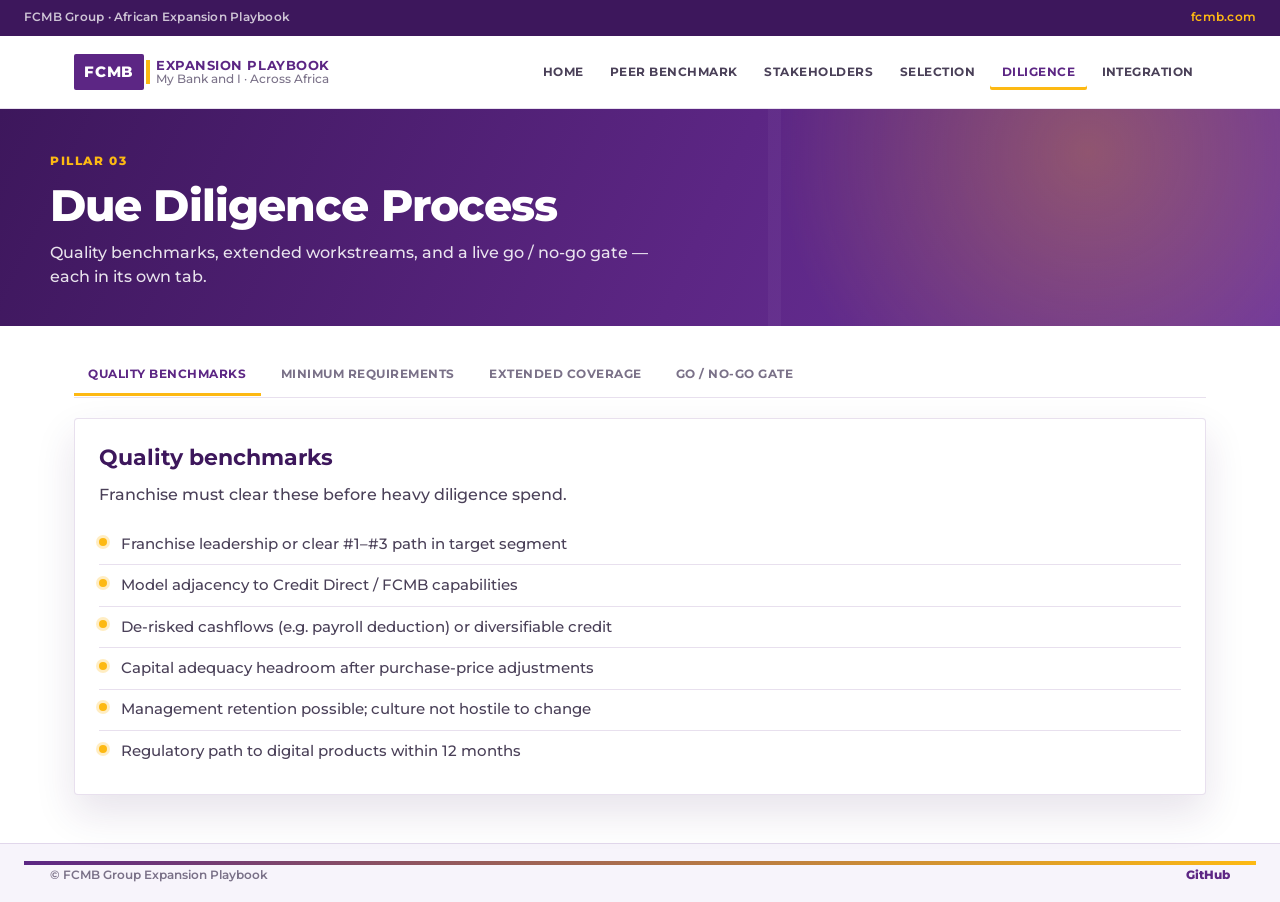
==== diligence.html @ e8a1962c "Restructure playbook to FCMB.com design and multi-page tabs. Apply purple/yellow brand framework, on" ====
<!DOCTYPE html>
<html lang="en">
<head>
  <meta charset="UTF-8" />
  <meta name="viewport" content="width=device-width, initial-scale=1.0" />
  <title>Due Diligence · FCMB Expansion Playbook</title>
  <link rel="preconnect" href="https://fonts.googleapis.com" />
  <link rel="preconnect" href="https://fonts.gstatic.com" crossorigin />
  <link href="https://fonts.googleapis.com/css2?family=Montserrat:wght@500;600;700;800&display=swap" rel="stylesheet" />
  <link rel="stylesheet" href="styles.css" />
</head>
<body data-page="diligence">
  <main class="page">
    <header class="page-hero">
      <div class="page-hero-inner">
        <p class="eyebrow">Pillar 03</p>
        <h1>Due Diligence Process</h1>
        <p>Quality benchmarks, extended workstreams, and a live go / no-go gate — each in its own tab.</p>
      </div>
    </header>
    <div class="page-body" data-tabs="diligence">
      <div class="tabs" role="tablist" aria-label="Diligence topics">
        <button class="tab is-active" data-target="dd-bench" role="tab" aria-selected="true">Quality benchmarks</button>
        <button class="tab" data-target="dd-min" role="tab" aria-selected="false">Minimum requirements</button>
        <button class="tab" data-target="dd-streams" role="tab" aria-selected="false">Extended coverage</button>
        <button class="tab" data-target="dd-gate" role="tab" aria-selected="false">Go / No-Go gate</button>
      </div>

      <div class="panel is-active" id="dd-bench" role="tabpanel">
        <div class="panel-card">
          <h2>Quality benchmarks</h2>
          <p class="intro">Franchise must clear these before heavy diligence spend.</p>
          <ul class="list">
            <li>Franchise leadership or clear #1–#3 path in target segment</li>
            <li>Model adjacency to Credit Direct / FCMB capabilities</li>
            <li>De-risked cashflows (e.g. payroll deduction) or diversifiable credit</li>
            <li>Capital adequacy headroom after purchase-price adjustments</li>
            <li>Management retention possible; culture not hostile to change</li>
            <li>Regulatory path to digital products within 12 months</li>
          </ul>
        </div>
      </div>

      <div class="panel" id="dd-min" role="tabpanel">
        <div class="panel-card">
          <h2>Minimum diligence requirements</h2>
          <p class="intro">Non-negotiable workstreams before any binding offer.</p>
          <ul class="list">
            <li>Financial &amp; tax (3–5 years audited + management accounts)</li>
            <li>Credit / IFRS 9 vs local regulator provisioning gap</li>
            <li>Legal: title, licenses, material contracts, litigation</li>
            <li>IT / cyber: core banking, DR, vendor lock-in</li>
            <li>HR &amp; key-person / profit-share arrangements</li>
            <li>AML / KYC / sanctions &amp; consumer protection</li>
            <li>Regulatory findings log and remediation cost</li>
          </ul>
        </div>
      </div>

      <div class="panel" id="dd-streams" role="tabpanel">
        <div class="panel-card">
          <h2>Extended coverage laundry list</h2>
          <p class="intro">Legal, tech, financial, credit, tax, and conduct deep-dives.</p>
          <div id="panel-streams"></div>
        </div>
      </div>

      <div class="panel" id="dd-gate" role="tabpanel">
        <div class="gate">
          <h3>Go / No-Go gate</h3>
          <p>Tick what has been cleared. Red tags are hard stops unless priced or indemnified.</p>
          <div class="gate-controls">
            <button type="button" class="btn ghost small" id="gate-all">Mark all cleared</button>
            <button type="button" class="btn ghost small" id="gate-reset">Reset</button>
          </div>
          <div class="gate-list" id="gate-list"></div>
          <div class="gate-result" id="gate-result"></div>
        </div>
      </div>
    </div>
  </main>
  <script src="data.js"></script>
  <script src="app.js"></script>
</body>
</html>
---- styles.css ----
:root {
  --fcmb-purple: #5c2684;
  --fcmb-purple-deep: #3d175c;
  --fcmb-purple-soft: #7a3aad;
  --fcmb-yellow: #fdb913;
  --fcmb-yellow-soft: #ffe08a;
  --ink: #1a1224;
  --ink-soft: #4a4058;
  --muted: #7a7188;
  --paper: #ffffff;
  --paper-2: #f7f4fb;
  --paper-3: #efe8f7;
  --line: rgba(92, 38, 132, 0.14);
  --shadow: 0 18px 40px rgba(61, 23, 92, 0.12);
  --radius: 4px;
  --font: "Montserrat", "Segoe UI", sans-serif;
  --header-h: 72px;
  --topbar-h: 36px;
}

* { box-sizing: border-box; }
html, body { margin: 0; min-height: 100%; }
body {
  font-family: var(--font);
  color: var(--ink);
  background: var(--paper);
  line-height: 1.55;
}

a { color: inherit; text-decoration: none; }
button { font-family: inherit; }

/* Top utility bar — FCMB.com pattern */
.topbar {
  height: var(--topbar-h);
  background: var(--fcmb-purple-deep);
  color: rgba(255,255,255,0.88);
  font-size: 0.72rem;
  font-weight: 600;
  display: flex;
  align-items: center;
  justify-content: space-between;
  padding: 0 1.5rem;
  letter-spacing: 0.02em;
}
.topbar a { color: var(--fcmb-yellow); }
.topbar span { opacity: 0.85; }

/* Main header */
.site-header {
  position: sticky;
  top: 0;
  z-index: 50;
  background: var(--paper);
  border-bottom: 1px solid var(--line);
  box-shadow: 0 1px 0 rgba(92, 38, 132, 0.04);
}
.header-inner {
  max-width: 1180px;
  margin: 0 auto;
  min-height: var(--header-h);
  display: flex;
  align-items: center;
  justify-content: space-between;
  gap: 1rem;
  padding: 0 1.5rem;
}
.brand {
  display: flex;
  align-items: center;
  gap: 0.75rem;
  font-weight: 800;
}
.brand-mark {
  display: inline-flex;
  align-items: center;
  justify-content: center;
  min-width: 64px;
  height: 36px;
  padding: 0 0.65rem;
  background: var(--fcmb-purple);
  color: var(--paper);
  font-size: 0.95rem;
  letter-spacing: 0.04em;
  border-radius: 2px;
  position: relative;
}
.brand-mark::after {
  content: "";
  position: absolute;
  right: -6px;
  top: 6px;
  bottom: 6px;
  width: 4px;
  background: var(--fcmb-yellow);
}
.brand-text {
  display: flex;
  flex-direction: column;
  line-height: 1.15;
}
.brand-text strong {
  font-size: 0.82rem;
  color: var(--fcmb-purple);
  text-transform: uppercase;
  letter-spacing: 0.04em;
}
.brand-text small {
  font-size: 0.72rem;
  color: var(--muted);
  font-weight: 500;
}

.nav {
  display: flex;
  flex-wrap: wrap;
  align-items: center;
  gap: 0.15rem;
}
.nav a {
  padding: 0.55rem 0.75rem;
  font-size: 0.78rem;
  font-weight: 700;
  color: var(--ink-soft);
  text-transform: uppercase;
  letter-spacing: 0.04em;
  border-radius: 2px;
  transition: color 0.15s ease, background 0.15s ease;
}
.nav a:hover { color: var(--fcmb-purple); background: var(--paper-2); }
.nav a.is-active {
  color: var(--fcmb-purple);
  box-shadow: inset 0 -3px 0 var(--fcmb-yellow);
}

.nav-toggle {
  display: none;
  width: 42px;
  height: 42px;
  border: 1px solid var(--line);
  background: var(--paper);
  border-radius: 2px;
  flex-direction: column;
  justify-content: center;
  align-items: center;
  gap: 5px;
  cursor: pointer;
}
.nav-toggle span {
  width: 16px;
  height: 2px;
  background: var(--fcmb-purple);
  display: block;
}

/* Page shell — one section per page */
.page {
  min-height: calc(100vh - var(--topbar-h) - var(--header-h) - 64px);
  display: flex;
  flex-direction: column;
}

.page-hero {
  background:
    linear-gradient(115deg, var(--fcmb-purple-deep) 0%, var(--fcmb-purple) 55%, #6e35a0 100%);
  color: var(--paper);
  padding: 2.75rem 1.5rem 2.25rem;
  position: relative;
  overflow: hidden;
}
.page-hero::before {
  content: "";
  position: absolute;
  inset: 0;
  background:
    radial-gradient(circle at 85% 20%, rgba(253, 185, 19, 0.28), transparent 28%),
    linear-gradient(90deg, transparent 60%, rgba(255,255,255,0.04) 60%, rgba(255,255,255,0.04) 61%, transparent 61%);
  pointer-events: none;
}
.page-hero-inner {
  max-width: 1180px;
  margin: 0 auto;
  position: relative;
  z-index: 1;
}
.page-hero .eyebrow {
  margin: 0 0 0.55rem;
  font-size: 0.72rem;
  font-weight: 800;
  letter-spacing: 0.14em;
  text-transform: uppercase;
  color: var(--fcmb-yellow);
}
.page-hero h1 {
  margin: 0 0 0.65rem;
  font-size: clamp(1.8rem, 4vw, 2.75rem);
  font-weight: 800;
  letter-spacing: -0.02em;
  line-height: 1.15;
  max-width: 18ch;
}
.page-hero p {
  margin: 0;
  max-width: 40rem;
  color: rgba(255,255,255,0.88);
  font-size: 1rem;
  font-weight: 500;
}

.page-body {
  flex: 1;
  max-width: 1180px;
  width: 100%;
  margin: 0 auto;
  padding: 1.75rem 1.5rem 3rem;
}

/* Home */
.home-hero {
  min-height: calc(100vh - var(--topbar-h) - var(--header-h) - 64px);
  display: grid;
  grid-template-columns: 1.15fr 0.85fr;
  background: var(--paper);
}
.home-copy {
  padding: clamp(2.5rem, 6vw, 5rem) 1.5rem clamp(2.5rem, 6vw, 5rem) max(1.5rem, calc((100vw - 1180px) / 2 + 1.5rem));
  display: flex;
  flex-direction: column;
  justify-content: center;
}
.home-copy .eyebrow {
  color: var(--fcmb-purple);
  font-size: 0.75rem;
  font-weight: 800;
  letter-spacing: 0.14em;
  text-transform: uppercase;
  margin: 0 0 0.8rem;
}
.home-copy h1 {
  margin: 0 0 1rem;
  font-size: clamp(2.4rem, 5.5vw, 4rem);
  line-height: 1.05;
  letter-spacing: -0.03em;
  color: var(--fcmb-purple-deep);
  max-width: 12ch;
}
.home-copy h1 em {
  font-style: normal;
  color: var(--fcmb-purple);
  position: relative;
}
.home-copy h1 em::after {
  content: "";
  position: absolute;
  left: 0;
  right: 0;
  bottom: 0.08em;
  height: 0.18em;
  background: var(--fcmb-yellow);
  z-index: -1;
}
.home-copy .lead {
  margin: 0 0 1.6rem;
  max-width: 34rem;
  color: var(--ink-soft);
  font-size: 1.05rem;
  font-weight: 500;
}
.home-cta { display: flex; flex-wrap: wrap; gap: 0.7rem; }

.home-panel {
  background:
    linear-gradient(160deg, var(--fcmb-purple-deep), var(--fcmb-purple) 70%),
    var(--fcmb-purple);
  color: var(--paper);
  padding: 2.5rem 1.75rem;
  display: flex;
  flex-direction: column;
  justify-content: center;
  gap: 0.65rem;
  position: relative;
  overflow: hidden;
}
.home-panel::after {
  content: "";
  position: absolute;
  width: 220px;
  height: 220px;
  border-radius: 50%;
  background: rgba(253, 185, 19, 0.22);
  top: -40px;
  right: -40px;
}
.home-panel a {
  position: relative;
  z-index: 1;
  display: flex;
  align-items: center;
  justify-content: space-between;
  gap: 1rem;
  padding: 1rem 1.1rem;
  background: rgba(255,255,255,0.08);
  border: 1px solid rgba(255,255,255,0.14);
  border-radius: 2px;
  transition: background 0.2s ease, transform 0.2s ease;
}
.home-panel a:hover {
  background: rgba(253, 185, 19, 0.18);
  transform: translateX(4px);
}
.home-panel strong {
  display: block;
  font-size: 0.95rem;
  margin-bottom: 0.15rem;
}
.home-panel span {
  font-size: 0.78rem;
  color: rgba(255,255,255,0.72);
  font-weight: 500;
}
.home-panel .arrow {
  color: var(--fcmb-yellow);
  font-weight: 800;
  font-size: 1.2rem;
}

.btn {
  display: inline-flex;
  align-items: center;
  justify-content: center;
  padding: 0.85rem 1.35rem;
  border-radius: 2px;
  font-size: 0.82rem;
  font-weight: 800;
  letter-spacing: 0.04em;
  text-transform: uppercase;
  border: 2px solid transparent;
  cursor: pointer;
  transition: transform 0.15s ease, background 0.15s ease, color 0.15s ease;
}
.btn:hover { transform: translateY(-1px); }
.btn.primary {
  background: var(--fcmb-yellow);
  color: var(--fcmb-purple-deep);
}
.btn.secondary {
  background: var(--fcmb-purple);
  color: var(--paper);
}
.btn.ghost {
  background: transparent;
  border-color: var(--fcmb-purple);
  color: var(--fcmb-purple);
}
.btn.ghost.on-dark {
  border-color: rgba(255,255,255,0.55);
  color: var(--paper);
}
.btn.small {
  padding: 0.55rem 0.9rem;
  font-size: 0.72rem;
}

/* Tabs — FCMB-style underline / chip */
.tabs {
  display: flex;
  flex-wrap: wrap;
  gap: 0.35rem;
  margin-bottom: 1.25rem;
  border-bottom: 1px solid var(--line);
  padding-bottom: 0.15rem;
}
.tab {
  appearance: none;
  border: 0;
  background: transparent;
  color: var(--muted);
  font-weight: 700;
  font-size: 0.78rem;
  letter-spacing: 0.04em;
  text-transform: uppercase;
  padding: 0.75rem 0.9rem;
  cursor: pointer;
  border-bottom: 3px solid transparent;
  margin-bottom: -2px;
  transition: color 0.15s ease, border-color 0.15s ease, background 0.15s ease;
}
.tab:hover { color: var(--fcmb-purple); background: var(--paper-2); }
.tab.is-active {
  color: var(--fcmb-purple);
  border-bottom-color: var(--fcmb-yellow);
}

.panel {
  display: none;
  animation: panelIn 0.28s ease;
}
.panel.is-active { display: block; }
@keyframes panelIn {
  from { opacity: 0; transform: translateY(6px); }
  to { opacity: 1; transform: translateY(0); }
}

.panel-card {
  background: var(--paper);
  border: 1px solid var(--line);
  border-radius: var(--radius);
  padding: 1.4rem 1.5rem;
  box-shadow: var(--shadow);
}
.panel-card h2, .panel-card h3 {
  margin: 0 0 0.55rem;
  color: var(--fcmb-purple-deep);
  font-size: 1.35rem;
}
.panel-card .intro {
  margin: 0 0 1rem;
  color: var(--ink-soft);
  font-weight: 500;
}

.meta-row {
  display: flex;
  flex-wrap: wrap;
  gap: 0.45rem;
  margin: 0 0 1.1rem;
}
.chip {
  display: inline-flex;
  align-items: center;
  padding: 0.3rem 0.65rem;
  border-radius: 999px;
  background: var(--paper-3);
  color: var(--fcmb-purple);
  font-size: 0.72rem;
  font-weight: 700;
}

.two-col {
  display: grid;
  grid-template-columns: 1.1fr 0.9fr;
  gap: 1.25rem;
}
.three-col {
  display: grid;
  grid-template-columns: repeat(3, 1fr);
  gap: 0.9rem;
}
.grid-2 {
  display: grid;
  grid-template-columns: 1fr 1fr;
  gap: 0.9rem;
}
.grid-3 {
  display: grid;
  grid-template-columns: repeat(3, 1fr);
  gap: 0.9rem;
}

.list {
  list-style: none;
  margin: 0;
  padding: 0;
}
.list li {
  position: relative;
  padding: 0.55rem 0 0.55rem 1.35rem;
  border-bottom: 1px solid var(--line);
  color: var(--ink-soft);
  font-size: 0.92rem;
  font-weight: 500;
}
.list li:last-child { border-bottom: 0; }
.list li::before {
  content: "";
  position: absolute;
  left: 0;
  top: 0.85rem;
  width: 8px;
  height: 8px;
  border-radius: 50%;
  background: var(--fcmb-yellow);
  box-shadow: 0 0 0 3px rgba(253, 185, 19, 0.25);
}

.timeline {
  list-style: none;
  margin: 0;
  padding: 0;
  border-left: 2px solid rgba(92, 38, 132, 0.2);
}
.timeline li {
  position: relative;
  padding: 0 0 1rem 1.15rem;
  color: var(--ink-soft);
  font-size: 0.92rem;
  font-weight: 500;
}
.timeline li::before {
  content: "";
  position: absolute;
  left: -6px;
  top: 0.3rem;
  width: 10px;
  height: 10px;
  border-radius: 50%;
  background: var(--fcmb-yellow);
  border: 2px solid var(--fcmb-purple);
}
.timeline .year {
  display: block;
  font-weight: 800;
  font-size: 0.78rem;
  color: var(--fcmb-purple);
  text-transform: uppercase;
  letter-spacing: 0.04em;
  margin-bottom: 0.15rem;
}

.callout {
  margin-top: 1.1rem;
  padding: 1rem 1.1rem;
  background: linear-gradient(90deg, rgba(253, 185, 19, 0.18), rgba(92, 38, 132, 0.08));
  border-left: 4px solid var(--fcmb-yellow);
  font-size: 0.9rem;
  color: var(--ink-soft);
  font-weight: 500;
}
.callout strong {
  display: block;
  color: var(--fcmb-purple-deep);
  margin-bottom: 0.25rem;
  font-size: 0.78rem;
  letter-spacing: 0.06em;
  text-transform: uppercase;
}

.mini-card {
  padding: 1.1rem;
  border: 1px solid var(--line);
  background: var(--paper-2);
  border-radius: var(--radius);
}
.mini-card h4 {
  margin: 0 0 0.4rem;
  color: var(--fcmb-purple);
  font-size: 0.92rem;
}
.mini-card p, .mini-card ul {
  margin: 0;
  color: var(--ink-soft);
  font-size: 0.86rem;
  font-weight: 500;
}
.mini-card ul { padding-left: 1.05rem; }

.stat-row {
  display: grid;
  grid-template-columns: repeat(5, 1fr);
  gap: 0.65rem;
  margin-bottom: 1.25rem;
}
.stat {
  text-align: center;
  padding: 1rem 0.6rem;
  background: var(--paper-2);
  border: 1px solid var(--line);
}
.stat strong {
  display: block;
  font-size: 1.55rem;
  color: var(--fcmb-purple);
  letter-spacing: -0.02em;
}
.stat span {
  font-size: 0.72rem;
  color: var(--muted);
  font-weight: 600;
  text-transform: uppercase;
  letter-spacing: 0.04em;
}

/* Gate */
.gate {
  background: linear-gradient(145deg, var(--fcmb-purple-deep), var(--fcmb-purple));
  color: var(--paper);
  padding: 1.4rem;
  border-radius: var(--radius);
}
.gate h3 {
  margin: 0 0 0.35rem;
  font-size: 1.35rem;
}
.gate > p { margin: 0 0 1rem; color: rgba(255,255,255,0.78); font-size: 0.9rem; }
.gate-controls { display: flex; gap: 0.5rem; margin-bottom: 0.9rem; }
.gate .btn.ghost {
  border-color: rgba(255,255,255,0.35);
  color: var(--paper);
}
.gate-list { display: grid; gap: 0.4rem; }
.gate-item {
  display: flex;
  align-items: flex-start;
  gap: 0.65rem;
  padding: 0.7rem 0.8rem;
  background: rgba(255,255,255,0.07);
  border: 1px solid rgba(255,255,255,0.1);
  cursor: pointer;
}
.gate-item input { margin-top: 0.15rem; accent-color: var(--fcmb-yellow); }
.gate-item .label { flex: 1; font-size: 0.88rem; font-weight: 500; }
.gate-item .tag {
  font-size: 0.65rem;
  font-weight: 800;
  letter-spacing: 0.06em;
  text-transform: uppercase;
  padding: 0.2rem 0.45rem;
  background: rgba(253, 185, 19, 0.2);
  color: var(--fcmb-yellow);
}
.gate-item .tag.hard {
  background: rgba(255, 130, 110, 0.2);
  color: #ffc2b4;
}
.gate-result {
  margin-top: 1rem;
  padding: 1rem;
  background: rgba(0,0,0,0.2);
  border: 1px solid rgba(255,255,255,0.1);
}
.gate-result .status {
  margin: 0 0 0.3rem;
  font-size: 1.4rem;
  font-weight: 800;
}
.gate-result.go .status { color: var(--fcmb-yellow); }
.gate-result.hold .status { color: #ffd27a; }
.gate-result.nogo .status { color: #ffb4a4; }
.gate-result p { margin: 0; color: rgba(255,255,255,0.8); font-size: 0.88rem; }
.progress {
  height: 8px;
  background: rgba(255,255,255,0.12);
  margin: 0.75rem 0 0.4rem;
  overflow: hidden;
}
.progress > i {
  display: block;
  height: 100%;
  width: 0;
  background: linear-gradient(90deg, var(--fcmb-yellow), #ffe08a);
  transition: width 0.3s ease;
}

.kpi-table { display: grid; gap: 0.4rem; }
.kpi-row {
  display: grid;
  grid-template-columns: 1.1fr 1.5fr 0.9fr 0.7fr;
  gap: 0.55rem;
  padding: 0.7rem 0.85rem;
  border: 1px solid var(--line);
  background: var(--paper);
  font-size: 0.85rem;
  font-weight: 500;
  color: var(--ink-soft);
}
.kpi-row.header {
  background: var(--fcmb-purple);
  color: var(--paper);
  font-weight: 700;
  border-color: var(--fcmb-purple);
  text-transform: uppercase;
  letter-spacing: 0.04em;
  font-size: 0.72rem;
}

.horizon-list {
  margin: 0;
  padding-left: 1.15rem;
  color: var(--ink-soft);
  font-weight: 500;
}
.horizon-list li { margin-bottom: 0.5rem; }

.site-footer {
  border-top: 1px solid var(--line);
  background: var(--paper-2);
  padding: 1.1rem 1.5rem;
}
.footer-inner {
  max-width: 1180px;
  margin: 0 auto;
  display: flex;
  justify-content: space-between;
  gap: 1rem;
  align-items: center;
  font-size: 0.78rem;
  color: var(--muted);
  font-weight: 600;
}
.footer-inner a { color: var(--fcmb-purple); font-weight: 800; }
.footer-accent {
  height: 4px;
  background: linear-gradient(90deg, var(--fcmb-purple), var(--fcmb-yellow));
}

@media (max-width: 960px) {
  .home-hero,
  .two-col,
  .three-col,
  .grid-2,
  .grid-3,
  .stat-row { grid-template-columns: 1fr 1fr; }
  .kpi-row { grid-template-columns: 1fr 1fr; }
  .kpi-row.header { display: none; }
}

@media (max-width: 720px) {
  .nav-toggle { display: flex; }
  .nav {
    display: none;
    position: absolute;
    top: calc(var(--topbar-h) + var(--header-h));
    left: 0;
    right: 0;
    flex-direction: column;
    background: var(--paper);
    border-bottom: 1px solid var(--line);
    padding: 0.5rem;
    box-shadow: var(--shadow);
  }
  .nav.is-open { display: flex; }
  .brand-text small { display: none; }
  .home-hero,
  .two-col,
  .three-col,
  .grid-2,
  .grid-3,
  .stat-row { grid-template-columns: 1fr; }
  .home-copy { padding: 2.5rem 1.25rem; }
  .topbar { font-size: 0.65rem; gap: 0.5rem; }
}
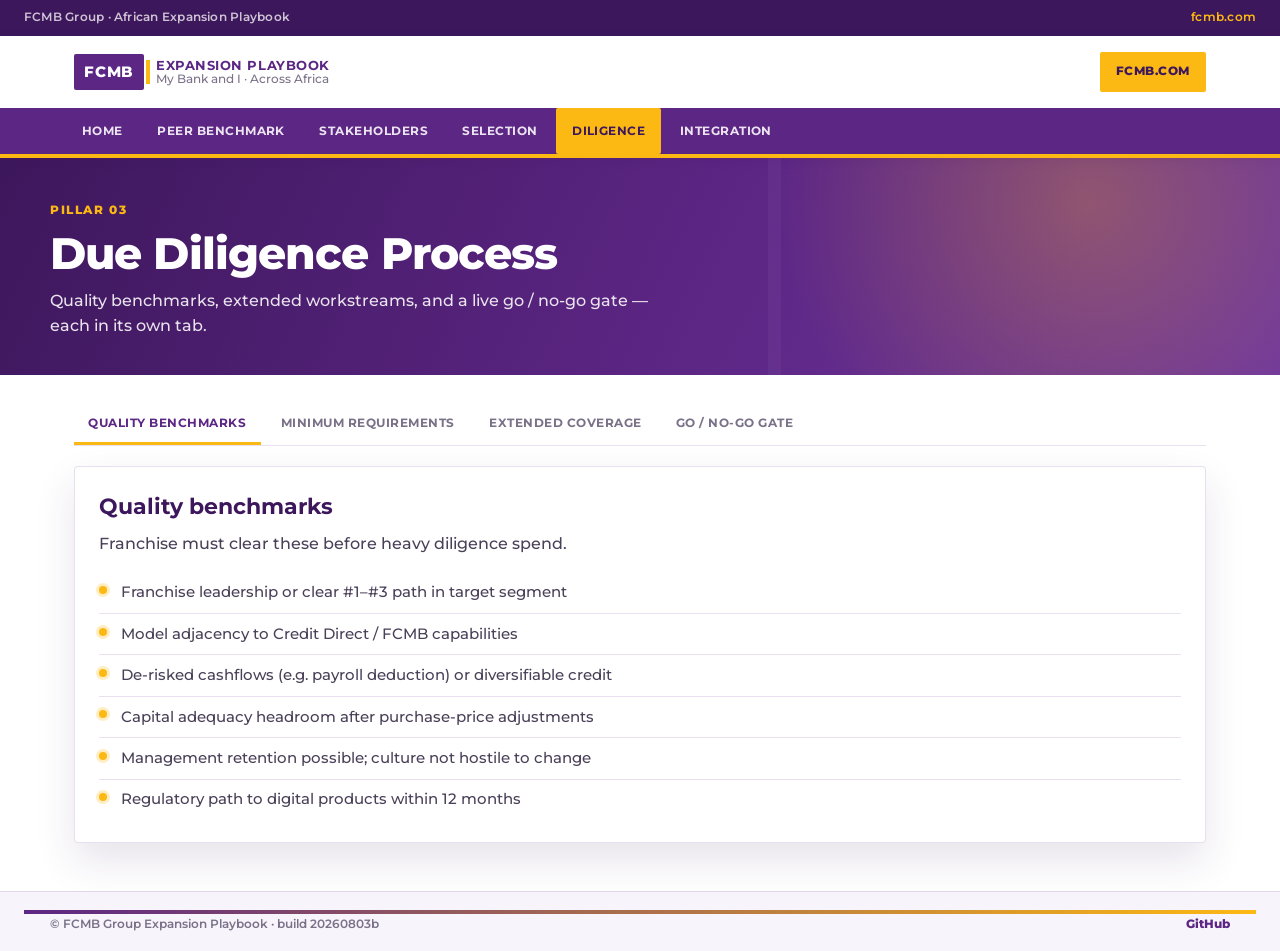
==== commit 00fb5780: "Force cache-bust and FCMB purple primary nav bar. Make the multi-page redesign unmistakable and avoi" ====
--- a/diligence.html
+++ b/diligence.html
@@ -2,12 +2,14 @@
 <html lang="en">
 <head>
   <meta charset="UTF-8" />
+  <meta http-equiv="Cache-Control" content="no-cache, no-store, must-revalidate" />
+  <meta http-equiv="Pragma" content="no-cache" />
   <meta name="viewport" content="width=device-width, initial-scale=1.0" />
   <title>Due Diligence · FCMB Expansion Playbook</title>
   <link rel="preconnect" href="https://fonts.googleapis.com" />
   <link rel="preconnect" href="https://fonts.gstatic.com" crossorigin />
   <link href="https://fonts.googleapis.com/css2?family=Montserrat:wght@500;600;700;800&display=swap" rel="stylesheet" />
-  <link rel="stylesheet" href="styles.css" />
+  <link rel="stylesheet" href="styles.css?v=20260803b" />
 </head>
 <body data-page="diligence">
   <main class="page">
@@ -79,7 +81,7 @@
       </div>
     </div>
   </main>
-  <script src="data.js"></script>
-  <script src="app.js"></script>
+  <script src="data.js?v=20260803b"></script>
+  <script src="app.js?v=20260803b"></script>
 </body>
 </html>
--- a/styles.css
+++ b/styles.css
@@ -52,8 +52,7 @@
   top: 0;
   z-index: 50;
   background: var(--paper);
-  border-bottom: 1px solid var(--line);
-  box-shadow: 0 1px 0 rgba(92, 38, 132, 0.04);
+  box-shadow: 0 2px 10px rgba(61, 23, 92, 0.08);
 }
 .header-inner {
   max-width: 1180px;
@@ -64,6 +63,31 @@
   justify-content: space-between;
   gap: 1rem;
   padding: 0 1.5rem;
+}
+.primary-nav {
+  background: var(--fcmb-purple);
+  border-bottom: 4px solid var(--fcmb-yellow);
+}
+.primary-nav .nav {
+  max-width: 1180px;
+  margin: 0 auto;
+  padding: 0 1rem;
+  display: flex;
+  flex-wrap: wrap;
+}
+.primary-nav .nav a {
+  color: rgba(255,255,255,0.88);
+  padding: 0.85rem 1rem;
+  font-size: 0.74rem;
+}
+.primary-nav .nav a:hover {
+  color: var(--paper);
+  background: rgba(255,255,255,0.1);
+}
+.primary-nav .nav a.is-active {
+  color: var(--fcmb-purple-deep);
+  background: var(--fcmb-yellow);
+  box-shadow: none;
 }
 .brand {
   display: flex;
@@ -716,19 +740,13 @@
 
 @media (max-width: 720px) {
   .nav-toggle { display: flex; }
-  .nav {
+  .header-inner .btn { display: none; }
+  .primary-nav .nav {
     display: none;
-    position: absolute;
-    top: calc(var(--topbar-h) + var(--header-h));
-    left: 0;
-    right: 0;
     flex-direction: column;
-    background: var(--paper);
-    border-bottom: 1px solid var(--line);
-    padding: 0.5rem;
-    box-shadow: var(--shadow);
+    padding: 0.35rem;
   }
-  .nav.is-open { display: flex; }
+  .primary-nav .nav.is-open { display: flex; }
   .brand-text small { display: none; }
   .home-hero,
   .two-col,
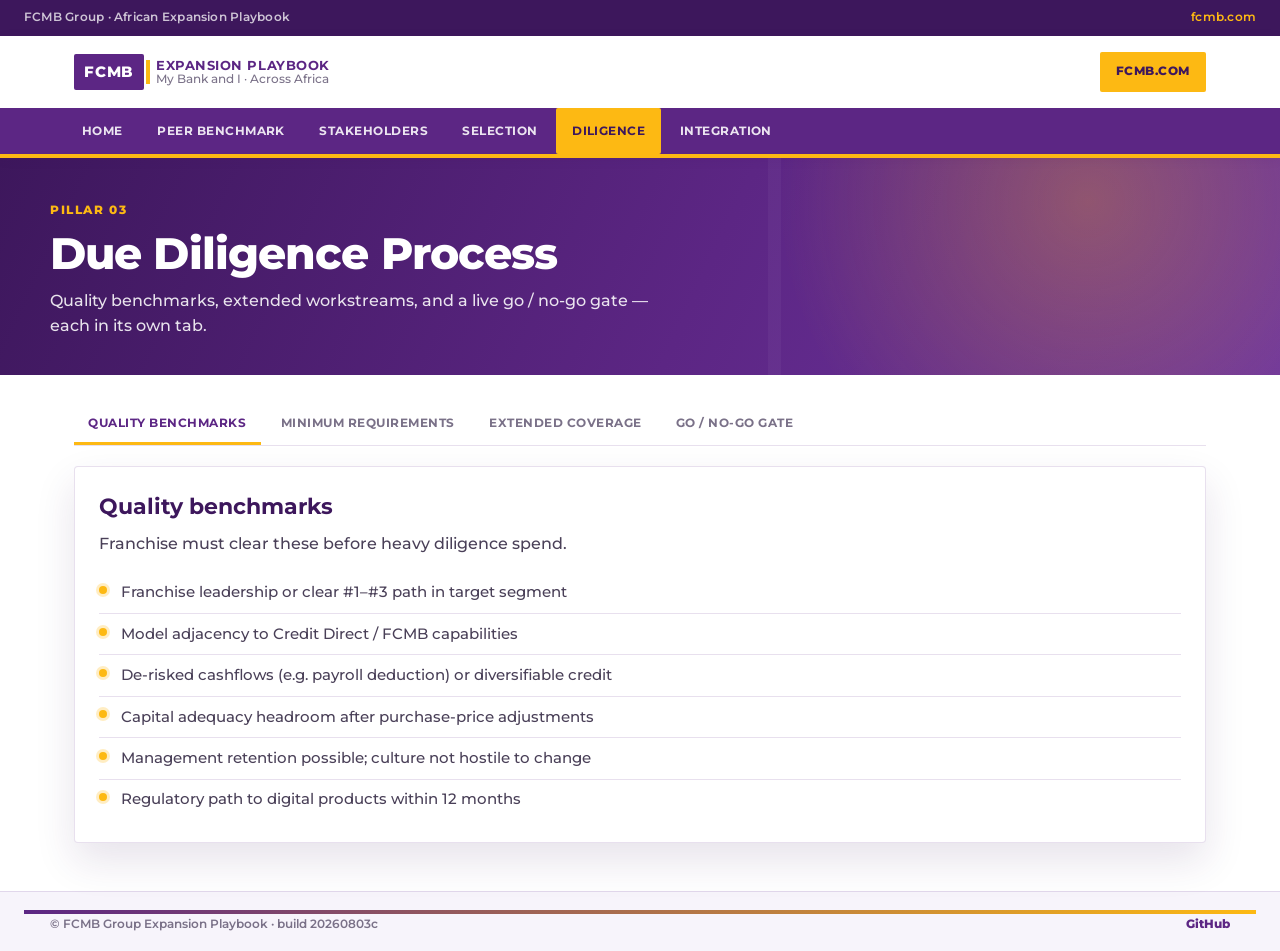
==== commit 59bec924: "Elaborate peer timelines with country growth, regions, advisors. Show cumulative country counts, fir" ====
--- a/diligence.html
+++ b/diligence.html
@@ -9,7 +9,7 @@
   <link rel="preconnect" href="https://fonts.googleapis.com" />
   <link rel="preconnect" href="https://fonts.gstatic.com" crossorigin />
   <link href="https://fonts.googleapis.com/css2?family=Montserrat:wght@500;600;700;800&display=swap" rel="stylesheet" />
-  <link rel="stylesheet" href="styles.css?v=20260803b" />
+  <link rel="stylesheet" href="styles.css?v=20260803c" />
 </head>
 <body data-page="diligence">
   <main class="page">
@@ -81,7 +81,7 @@
       </div>
     </div>
   </main>
-  <script src="data.js?v=20260803b"></script>
-  <script src="app.js?v=20260803b"></script>
+  <script src="data.js?v=20260803c"></script>
+  <script src="app.js?v=20260803c"></script>
 </body>
 </html>
--- a/styles.css
+++ b/styles.css
@@ -507,38 +507,188 @@
   box-shadow: 0 0 0 3px rgba(253, 185, 19, 0.25);
 }
 
-.timeline {
+.peer-rich-head {
+  display: grid;
+  grid-template-columns: 1.4fr 0.8fr;
+  gap: 1rem;
+  margin-bottom: 1.25rem;
+}
+.callout.first-region { margin-top: 0.85rem; }
+.timeline-title {
+  margin: 1.5rem 0 0.9rem;
+  color: var(--fcmb-purple-deep);
+  font-size: 1.15rem;
+}
+.source-note {
+  margin: 1.2rem 0 0;
+  font-size: 0.75rem;
+  color: var(--muted);
+  font-weight: 500;
+  line-height: 1.45;
+}
+
+.growth-chart {
+  padding: 1rem 1.1rem 0.85rem;
+  background: var(--paper-2);
+  border: 1px solid var(--line);
+  border-radius: var(--radius);
+}
+.growth-chart-head {
+  display: flex;
+  justify-content: space-between;
+  gap: 0.75rem;
+  align-items: baseline;
+  margin-bottom: 0.75rem;
+}
+.growth-chart-head h4 {
+  margin: 0;
+  color: var(--fcmb-purple);
+  font-size: 0.92rem;
+}
+.growth-chart-head span {
+  font-size: 0.72rem;
+  color: var(--muted);
+  font-weight: 600;
+}
+.growth-bars {
+  display: flex;
+  align-items: flex-end;
+  gap: 0.45rem;
+  min-height: 140px;
+  padding-top: 0.5rem;
+}
+.growth-bar {
+  flex: 1;
+  display: flex;
+  flex-direction: column;
+  align-items: center;
+  justify-content: flex-end;
+  gap: 0.25rem;
+  min-width: 0;
+}
+.growth-bar i {
+  display: block;
+  width: 100%;
+  max-width: 42px;
+  background: linear-gradient(180deg, var(--fcmb-yellow), var(--fcmb-purple));
+  border-radius: 3px 3px 0 0;
+  transition: transform 0.15s ease, filter 0.15s ease;
+}
+.growth-bar:hover i {
+  transform: scaleY(1.04);
+  filter: brightness(1.08);
+}
+.growth-bar em {
+  font-style: normal;
+  font-size: 0.72rem;
+  font-weight: 800;
+  color: var(--fcmb-purple-deep);
+}
+.growth-bar span {
+  font-size: 0.62rem;
+  font-weight: 700;
+  color: var(--muted);
+  letter-spacing: -0.02em;
+}
+
+.growth-timeline {
   list-style: none;
   margin: 0;
   padding: 0;
-  border-left: 2px solid rgba(92, 38, 132, 0.2);
-}
-.timeline li {
+}
+.growth-step {
+  display: grid;
+  grid-template-columns: 22px 1fr;
+  gap: 0.85rem;
+}
+.growth-step-rail {
   position: relative;
-  padding: 0 0 1rem 1.15rem;
-  color: var(--ink-soft);
-  font-size: 0.92rem;
-  font-weight: 500;
-}
-.timeline li::before {
+}
+.growth-step-rail::before {
   content: "";
   position: absolute;
-  left: -6px;
-  top: 0.3rem;
-  width: 10px;
-  height: 10px;
+  left: 8px;
+  top: 0.4rem;
+  bottom: -0.4rem;
+  width: 2px;
+  background: rgba(92, 38, 132, 0.18);
+}
+.growth-step:last-child .growth-step-rail::before { display: none; }
+.growth-dot {
+  position: absolute;
+  left: 3px;
+  top: 0.35rem;
+  width: 12px;
+  height: 12px;
   border-radius: 50%;
   background: var(--fcmb-yellow);
   border: 2px solid var(--fcmb-purple);
-}
-.timeline .year {
-  display: block;
+  z-index: 1;
+}
+.growth-step-body {
+  padding: 0 0 1.25rem;
+  border-bottom: 1px solid var(--line);
+  margin-bottom: 1rem;
+}
+.growth-step:last-child .growth-step-body {
+  border-bottom: 0;
+  margin-bottom: 0;
+}
+.growth-step-top {
+  display: flex;
+  flex-wrap: wrap;
+  gap: 0.4rem;
+  align-items: center;
+  margin-bottom: 0.45rem;
+}
+.growth-year {
+  color: var(--fcmb-purple-deep);
+  font-size: 1rem;
+}
+.count-badge {
+  display: inline-flex;
+  align-items: center;
+  padding: 0.25rem 0.55rem;
+  border-radius: 999px;
+  background: var(--fcmb-purple);
+  color: var(--paper);
+  font-size: 0.7rem;
   font-weight: 800;
-  font-size: 0.78rem;
-  color: var(--fcmb-purple);
-  text-transform: uppercase;
-  letter-spacing: 0.04em;
-  margin-bottom: 0.15rem;
+  letter-spacing: 0.02em;
+}
+.chip.soft {
+  background: rgba(253, 185, 19, 0.18);
+  color: var(--fcmb-purple-deep);
+}
+.growth-event {
+  margin: 0 0 0.4rem;
+  color: var(--ink);
+  font-weight: 600;
+  font-size: 0.95rem;
+}
+.growth-markets {
+  margin: 0 0 0.85rem;
+  color: var(--ink-soft);
+  font-size: 0.86rem;
+  font-weight: 500;
+}
+.advisor-grid {
+  display: grid;
+  grid-template-columns: 1fr 1fr;
+  gap: 0.65rem;
+}
+.advisor-grid .mini-card h4 {
+  font-size: 0.72rem;
+  text-transform: uppercase;
+  letter-spacing: 0.05em;
+}
+.advisor-grid .mini-card p {
+  font-size: 0.84rem;
+}
+
+@media (max-width: 960px) {
+  .peer-rich-head,
+  .advisor-grid { grid-template-columns: 1fr; }
 }
 
 .callout {
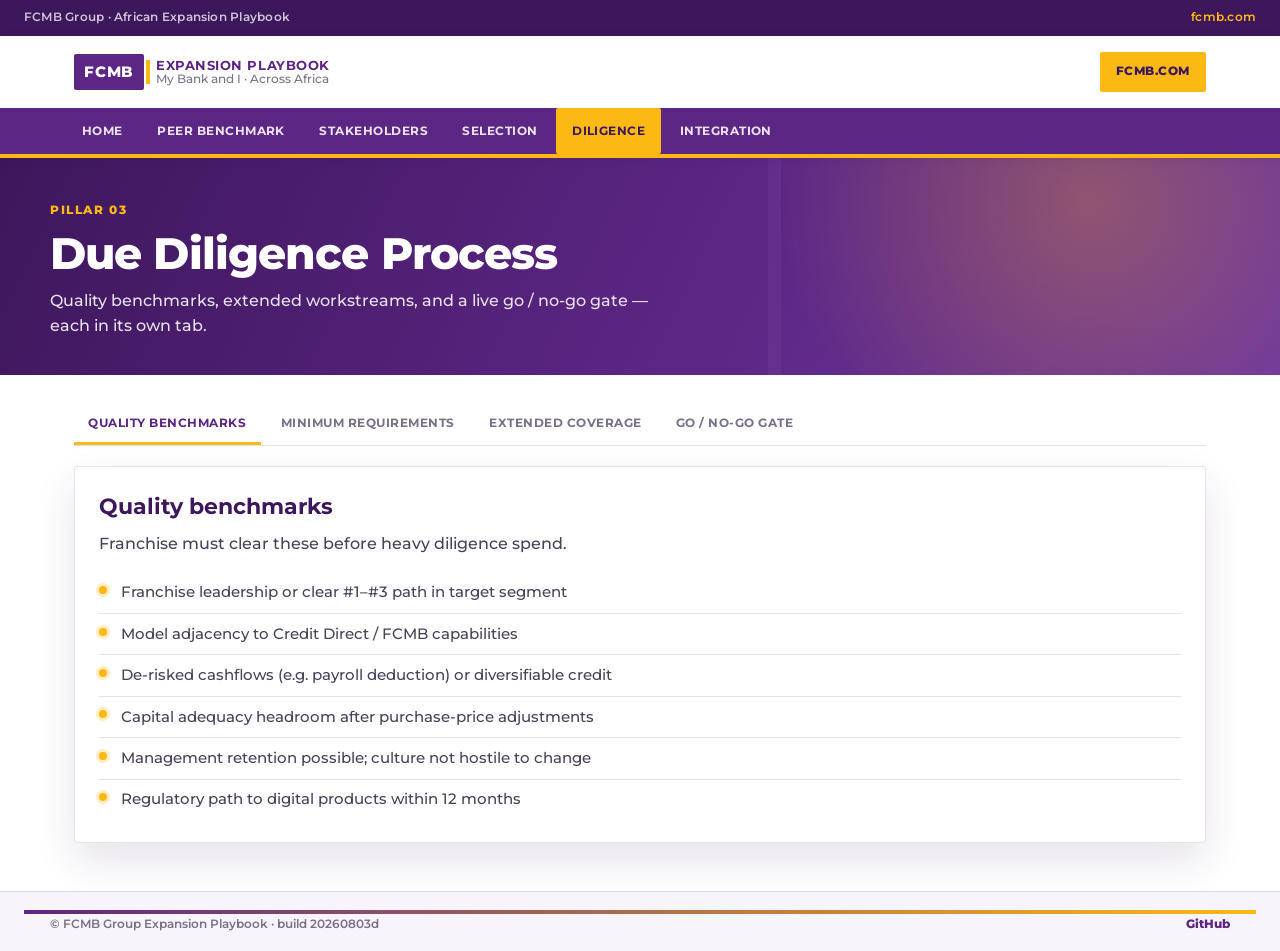
==== commit 6132686b: "Fix peer country growth chart bars with pixel heights. Percentage bar heights collapsed without a si" ====
--- a/diligence.html
+++ b/diligence.html
@@ -9,7 +9,7 @@
   <link rel="preconnect" href="https://fonts.googleapis.com" />
   <link rel="preconnect" href="https://fonts.gstatic.com" crossorigin />
   <link href="https://fonts.googleapis.com/css2?family=Montserrat:wght@500;600;700;800&display=swap" rel="stylesheet" />
-  <link rel="stylesheet" href="styles.css?v=20260803c" />
+  <link rel="stylesheet" href="styles.css?v=20260803d" />
 </head>
 <body data-page="diligence">
   <main class="page">
@@ -81,7 +81,7 @@
       </div>
     </div>
   </main>
-  <script src="data.js?v=20260803c"></script>
-  <script src="app.js?v=20260803c"></script>
+  <script src="data.js?v=20260803d"></script>
+  <script src="app.js?v=20260803d"></script>
 </body>
 </html>
--- a/styles.css
+++ b/styles.css
@@ -553,42 +553,55 @@
 .growth-bars {
   display: flex;
   align-items: flex-end;
-  gap: 0.45rem;
-  min-height: 140px;
-  padding-top: 0.5rem;
+  gap: 0.5rem;
+  height: 140px;
+  padding: 0.25rem 0.15rem 0;
+  border-bottom: 2px solid rgba(92, 38, 132, 0.18);
 }
 .growth-bar {
   flex: 1;
+  min-width: 0;
+  height: 100%;
   display: flex;
   flex-direction: column;
   align-items: center;
   justify-content: flex-end;
-  gap: 0.25rem;
-  min-width: 0;
-}
-.growth-bar i {
+  gap: 0.35rem;
+}
+.growth-bar-col {
+  width: 100%;
+  max-width: 48px;
+  display: flex;
+  flex-direction: column;
+  align-items: center;
+  justify-content: flex-end;
+  gap: 0.2rem;
+}
+.growth-bar-fill {
   display: block;
   width: 100%;
-  max-width: 42px;
-  background: linear-gradient(180deg, var(--fcmb-yellow), var(--fcmb-purple));
-  border-radius: 3px 3px 0 0;
-  transition: transform 0.15s ease, filter 0.15s ease;
-}
-.growth-bar:hover i {
-  transform: scaleY(1.04);
+  min-height: 6px;
+  background: linear-gradient(180deg, var(--fcmb-yellow) 0%, var(--fcmb-purple) 100%);
+  border-radius: 4px 4px 0 0;
+  box-shadow: inset 0 1px 0 rgba(255,255,255,0.35);
+  transition: filter 0.15s ease, transform 0.15s ease;
+}
+.growth-bar:hover .growth-bar-fill {
   filter: brightness(1.08);
-}
-.growth-bar em {
-  font-style: normal;
+  transform: translateY(-2px);
+}
+.growth-val {
   font-size: 0.72rem;
   font-weight: 800;
   color: var(--fcmb-purple-deep);
-}
-.growth-bar span {
+  line-height: 1;
+}
+.growth-year-label {
   font-size: 0.62rem;
   font-weight: 700;
   color: var(--muted);
   letter-spacing: -0.02em;
+  white-space: nowrap;
 }
 
 .growth-timeline {
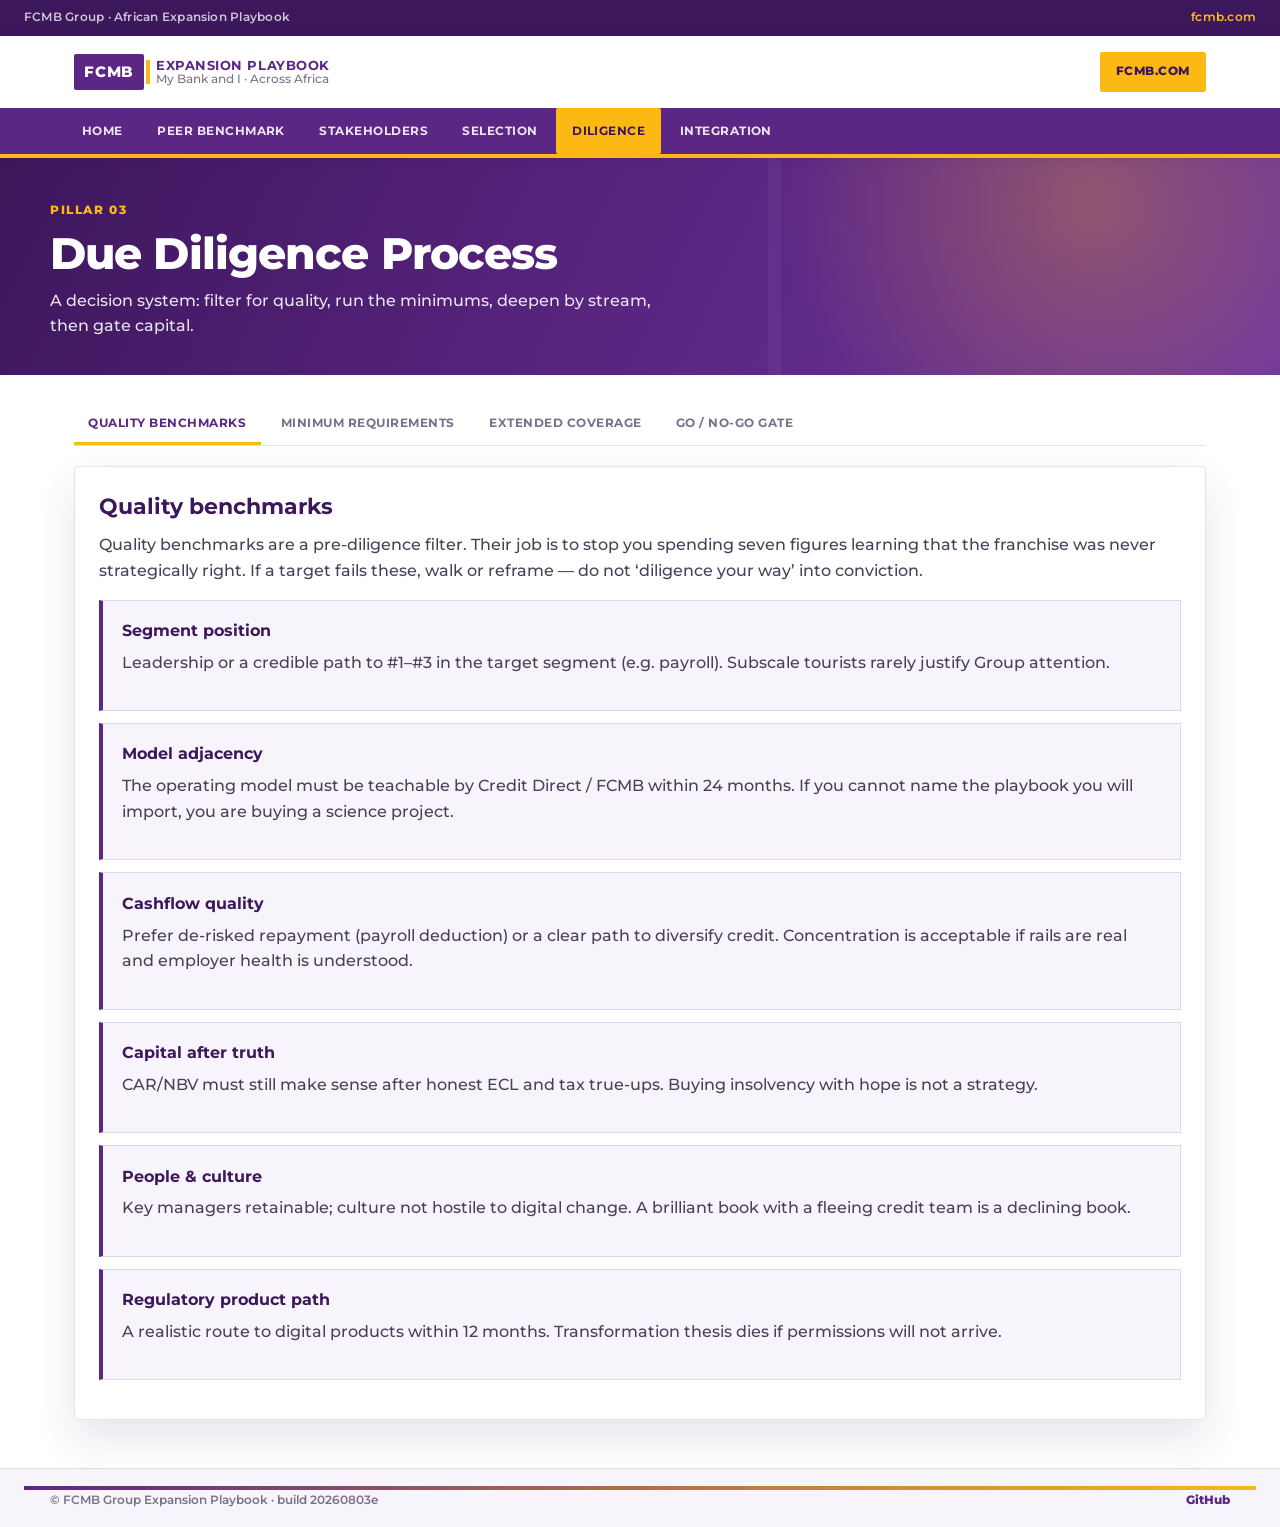
==== commit 6c53e311: "Expand pillars into decision-led playbook prose. Replace bullet lists with objectives, decision trap" ====
--- a/diligence.html
+++ b/diligence.html
@@ -9,7 +9,7 @@
   <link rel="preconnect" href="https://fonts.googleapis.com" />
   <link rel="preconnect" href="https://fonts.gstatic.com" crossorigin />
   <link href="https://fonts.googleapis.com/css2?family=Montserrat:wght@500;600;700;800&display=swap" rel="stylesheet" />
-  <link rel="stylesheet" href="styles.css?v=20260803d" />
+  <link rel="stylesheet" href="styles.css?v=20260803e" />
 </head>
 <body data-page="diligence">
   <main class="page">
@@ -17,7 +17,7 @@
       <div class="page-hero-inner">
         <p class="eyebrow">Pillar 03</p>
         <h1>Due Diligence Process</h1>
-        <p>Quality benchmarks, extended workstreams, and a live go / no-go gate — each in its own tab.</p>
+        <p>A decision system: filter for quality, run the minimums, deepen by stream, then gate capital.</p>
       </div>
     </header>
     <div class="page-body" data-tabs="diligence">
@@ -29,47 +29,34 @@
       </div>
 
       <div class="panel is-active" id="dd-bench" role="tabpanel">
-        <div class="panel-card">
+        <div class="panel-card playbook-card">
           <h2>Quality benchmarks</h2>
-          <p class="intro">Franchise must clear these before heavy diligence spend.</p>
-          <ul class="list">
-            <li>Franchise leadership or clear #1–#3 path in target segment</li>
-            <li>Model adjacency to Credit Direct / FCMB capabilities</li>
-            <li>De-risked cashflows (e.g. payroll deduction) or diversifiable credit</li>
-            <li>Capital adequacy headroom after purchase-price adjustments</li>
-            <li>Management retention possible; culture not hostile to change</li>
-            <li>Regulatory path to digital products within 12 months</li>
-          </ul>
+          <div id="panel-benchmarks"></div>
         </div>
       </div>
 
       <div class="panel" id="dd-min" role="tabpanel">
-        <div class="panel-card">
+        <div class="panel-card playbook-card">
           <h2>Minimum diligence requirements</h2>
-          <p class="intro">Non-negotiable workstreams before any binding offer.</p>
-          <ul class="list">
-            <li>Financial &amp; tax (3–5 years audited + management accounts)</li>
-            <li>Credit / IFRS 9 vs local regulator provisioning gap</li>
-            <li>Legal: title, licenses, material contracts, litigation</li>
-            <li>IT / cyber: core banking, DR, vendor lock-in</li>
-            <li>HR &amp; key-person / profit-share arrangements</li>
-            <li>AML / KYC / sanctions &amp; consumer protection</li>
-            <li>Regulatory findings log and remediation cost</li>
-          </ul>
+          <div id="panel-minimums"></div>
         </div>
       </div>
 
       <div class="panel" id="dd-streams" role="tabpanel">
-        <div class="panel-card">
-          <h2>Extended coverage laundry list</h2>
-          <p class="intro">Legal, tech, financial, credit, tax, and conduct deep-dives.</p>
+        <div class="panel-card playbook-card">
+          <h2>Extended coverage by workstream</h2>
+          <p class="intro">Each stream exists to force a decision — reprice, condition, or walk.</p>
           <div id="panel-streams"></div>
         </div>
       </div>
 
       <div class="panel" id="dd-gate" role="tabpanel">
+        <div class="panel-card playbook-card" style="margin-bottom:1rem">
+          <h2>Go / No-Go gate</h2>
+          <p class="prose" id="gate-intro"></p>
+        </div>
         <div class="gate">
-          <h3>Go / No-Go gate</h3>
+          <h3>Score the deal</h3>
           <p>Tick what has been cleared. Red tags are hard stops unless priced or indemnified.</p>
           <div class="gate-controls">
             <button type="button" class="btn ghost small" id="gate-all">Mark all cleared</button>
@@ -81,7 +68,7 @@
       </div>
     </div>
   </main>
-  <script src="data.js?v=20260803d"></script>
-  <script src="app.js?v=20260803d"></script>
+  <script src="data.js?v=20260803e"></script>
+  <script src="app.js?v=20260803e"></script>
 </body>
 </html>
--- a/styles.css
+++ b/styles.css
@@ -868,6 +868,90 @@
 }
 .horizon-list li { margin-bottom: 0.5rem; }
 
+/* Playbook prose */
+.playbook-card .objective,
+.objective {
+  margin: 0 0 0.55rem;
+  font-size: 0.78rem;
+  font-weight: 800;
+  letter-spacing: 0.06em;
+  text-transform: uppercase;
+  color: var(--fcmb-purple);
+}
+.prose {
+  margin: 0 0 1rem;
+  color: var(--ink-soft);
+  font-size: 0.98rem;
+  font-weight: 500;
+  line-height: 1.65;
+}
+.playbook-subhead {
+  margin: 1.4rem 0 0.65rem;
+  font-size: 1.05rem;
+  color: var(--fcmb-purple-deep);
+}
+.playbook-steps {
+  margin: 0 0 1.2rem;
+  padding-left: 1.2rem;
+  color: var(--ink-soft);
+  font-weight: 500;
+  line-height: 1.55;
+}
+.playbook-steps li { margin-bottom: 0.55rem; }
+
+.decision-stack,
+.level-stack {
+  display: grid;
+  gap: 0.75rem;
+  margin: 1rem 0;
+}
+.decision-card,
+.level-card {
+  padding: 1.15rem 1.2rem;
+  border: 1px solid var(--line);
+  background: var(--paper-2);
+  border-left: 4px solid var(--fcmb-yellow);
+}
+.level-card.compact { border-left-color: var(--fcmb-purple); }
+.decision-label {
+  margin: 0 0 0.35rem;
+  font-size: 0.68rem;
+  font-weight: 800;
+  letter-spacing: 0.08em;
+  text-transform: uppercase;
+  color: var(--fcmb-purple);
+}
+.decision-card h4,
+.level-card h3 {
+  margin: 0 0 0.55rem;
+  color: var(--fcmb-purple-deep);
+  font-size: 1.02rem;
+  line-height: 1.35;
+}
+.do, .trap, .outputs {
+  margin: 0.45rem 0 0;
+  font-size: 0.9rem;
+  font-weight: 500;
+  line-height: 1.55;
+  color: var(--ink-soft);
+}
+.do strong { color: var(--fcmb-purple-deep); }
+.trap strong { color: #9a3412; }
+.narrative-grid {
+  display: grid;
+  grid-template-columns: repeat(3, 1fr);
+  gap: 0.75rem;
+  margin-top: 1rem;
+}
+.narrative-grid .mini-card p {
+  font-size: 0.88rem;
+  line-height: 1.55;
+}
+
+@media (max-width: 960px) {
+  .narrative-grid { grid-template-columns: 1fr; }
+}
+
 .site-footer {
   border-top: 1px solid var(--line);
   background: var(--paper-2);
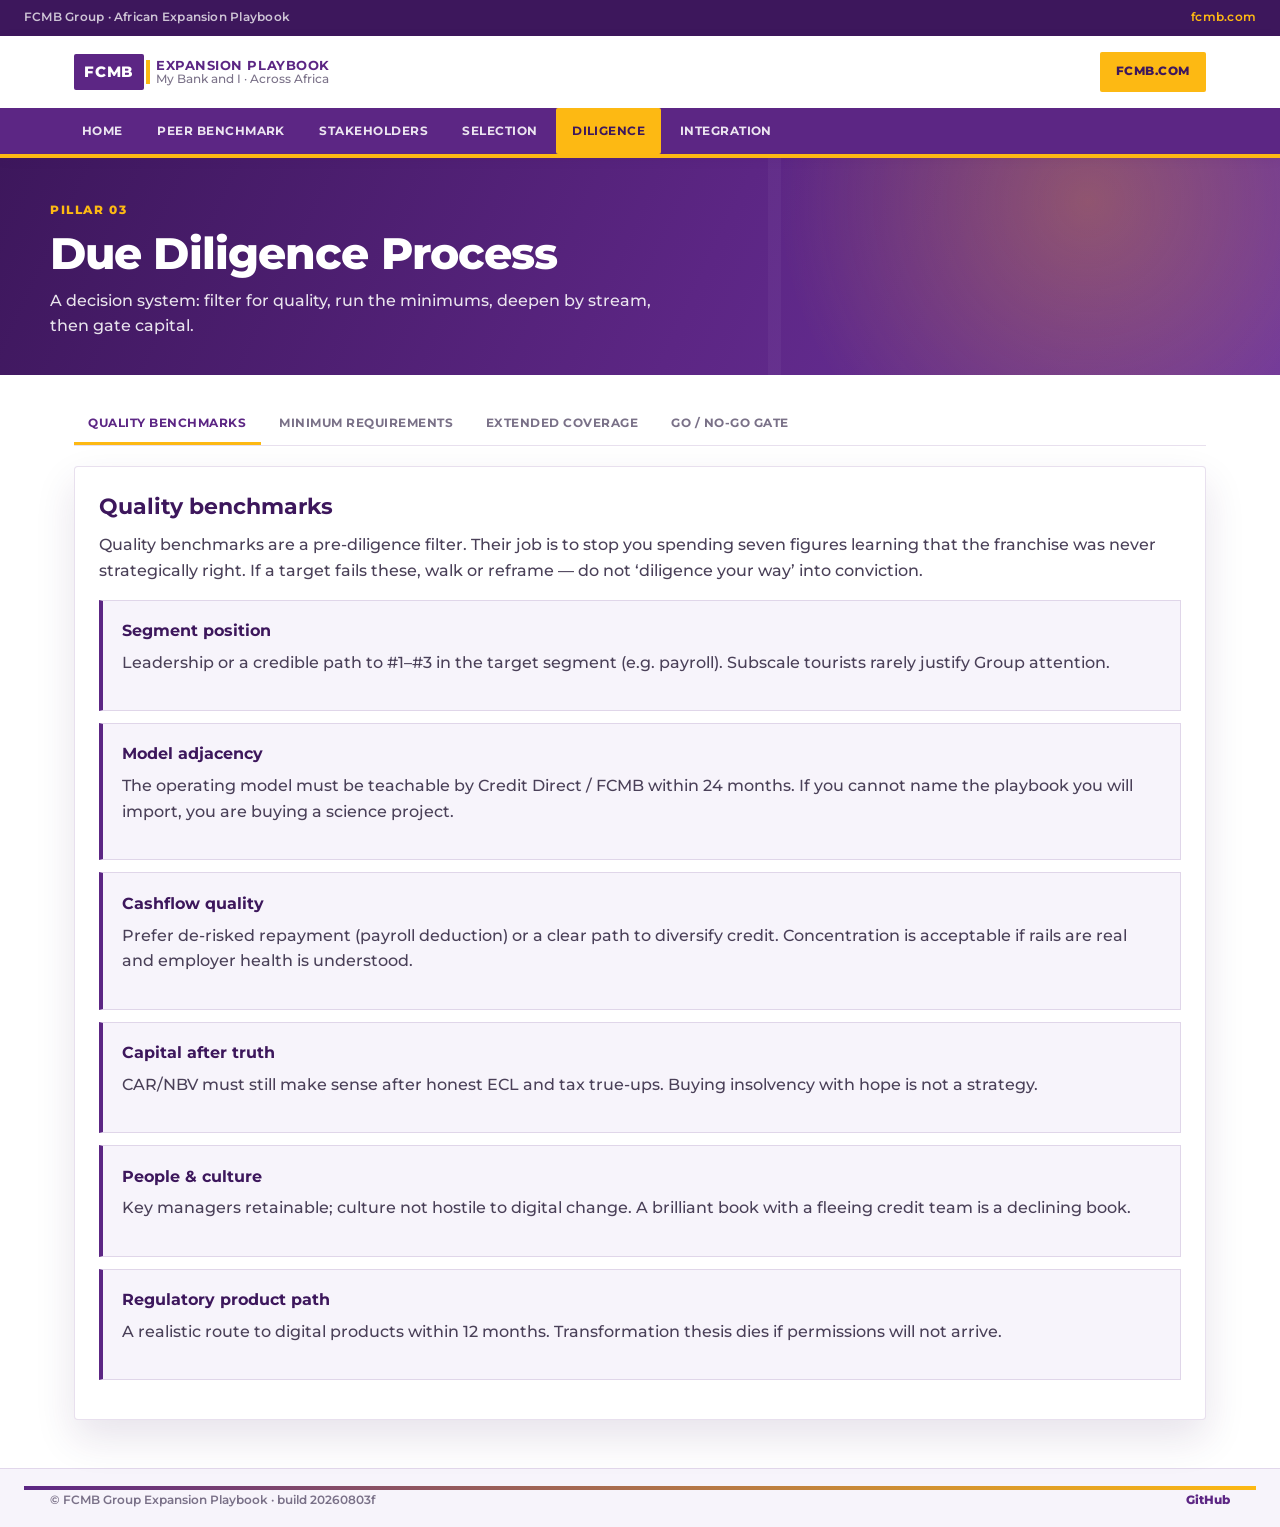
==== commit d657b5c4: "Expand peer benchmark to Africa top 20 and fix chart overlap. Remove the overlapping chart hint, add" ====
--- a/diligence.html
+++ b/diligence.html
@@ -9,7 +9,7 @@
   <link rel="preconnect" href="https://fonts.googleapis.com" />
   <link rel="preconnect" href="https://fonts.gstatic.com" crossorigin />
   <link href="https://fonts.googleapis.com/css2?family=Montserrat:wght@500;600;700;800&display=swap" rel="stylesheet" />
-  <link rel="stylesheet" href="styles.css?v=20260803e" />
+  <link rel="stylesheet" href="styles.css?v=20260803f" />
 </head>
 <body data-page="diligence">
   <main class="page">
@@ -68,7 +68,7 @@
       </div>
     </div>
   </main>
-  <script src="data.js?v=20260803e"></script>
-  <script src="app.js?v=20260803e"></script>
+  <script src="data.js?v=20260803f"></script>
+  <script src="app.js?v=20260803f"></script>
 </body>
 </html>
--- a/styles.css
+++ b/styles.css
@@ -388,11 +388,44 @@
 /* Tabs — FCMB-style underline / chip */
 .tabs {
   display: flex;
-  flex-wrap: wrap;
-  gap: 0.35rem;
+  flex-wrap: nowrap;
+  gap: 0.25rem;
   margin-bottom: 1.25rem;
   border-bottom: 1px solid var(--line);
   padding-bottom: 0.15rem;
+  overflow-x: auto;
+  -webkit-overflow-scrolling: touch;
+  scrollbar-width: thin;
+}
+.tabs#peer-tabs .tab {
+  text-transform: none;
+  letter-spacing: 0;
+  font-size: 0.8rem;
+  white-space: nowrap;
+  padding: 0.7rem 0.75rem;
+}
+.tabs#peer-tabs .tab em {
+  font-style: normal;
+  display: inline-flex;
+  align-items: center;
+  justify-content: center;
+  min-width: 1.25rem;
+  margin-right: 0.35rem;
+  color: var(--fcmb-purple);
+  font-weight: 800;
+  font-size: 0.72rem;
+}
+.rank-pill {
+  display: inline-flex;
+  align-items: center;
+  padding: 0.15rem 0.45rem;
+  margin-right: 0.35rem;
+  border-radius: 999px;
+  background: var(--fcmb-yellow);
+  color: var(--fcmb-purple-deep);
+  font-size: 0.75rem;
+  font-weight: 800;
+  vertical-align: middle;
 }
 .tab {
   appearance: none;
@@ -408,6 +441,7 @@
   border-bottom: 3px solid transparent;
   margin-bottom: -2px;
   transition: color 0.15s ease, border-color 0.15s ease, background 0.15s ease;
+  flex: 0 0 auto;
 }
 .tab:hover { color: var(--fcmb-purple); background: var(--paper-2); }
 .tab.is-active {
@@ -532,31 +566,24 @@
   background: var(--paper-2);
   border: 1px solid var(--line);
   border-radius: var(--radius);
+  overflow: hidden;
 }
 .growth-chart-head {
-  display: flex;
-  justify-content: space-between;
-  gap: 0.75rem;
-  align-items: baseline;
-  margin-bottom: 0.75rem;
+  margin-bottom: 0.85rem;
 }
 .growth-chart-head h4 {
   margin: 0;
   color: var(--fcmb-purple);
   font-size: 0.92rem;
-}
-.growth-chart-head span {
-  font-size: 0.72rem;
-  color: var(--muted);
-  font-weight: 600;
 }
 .growth-bars {
   display: flex;
   align-items: flex-end;
   gap: 0.5rem;
   height: 140px;
-  padding: 0.25rem 0.15rem 0;
+  padding: 1.35rem 0.15rem 0;
   border-bottom: 2px solid rgba(92, 38, 132, 0.18);
+  overflow: visible;
 }
 .growth-bar {
   flex: 1;
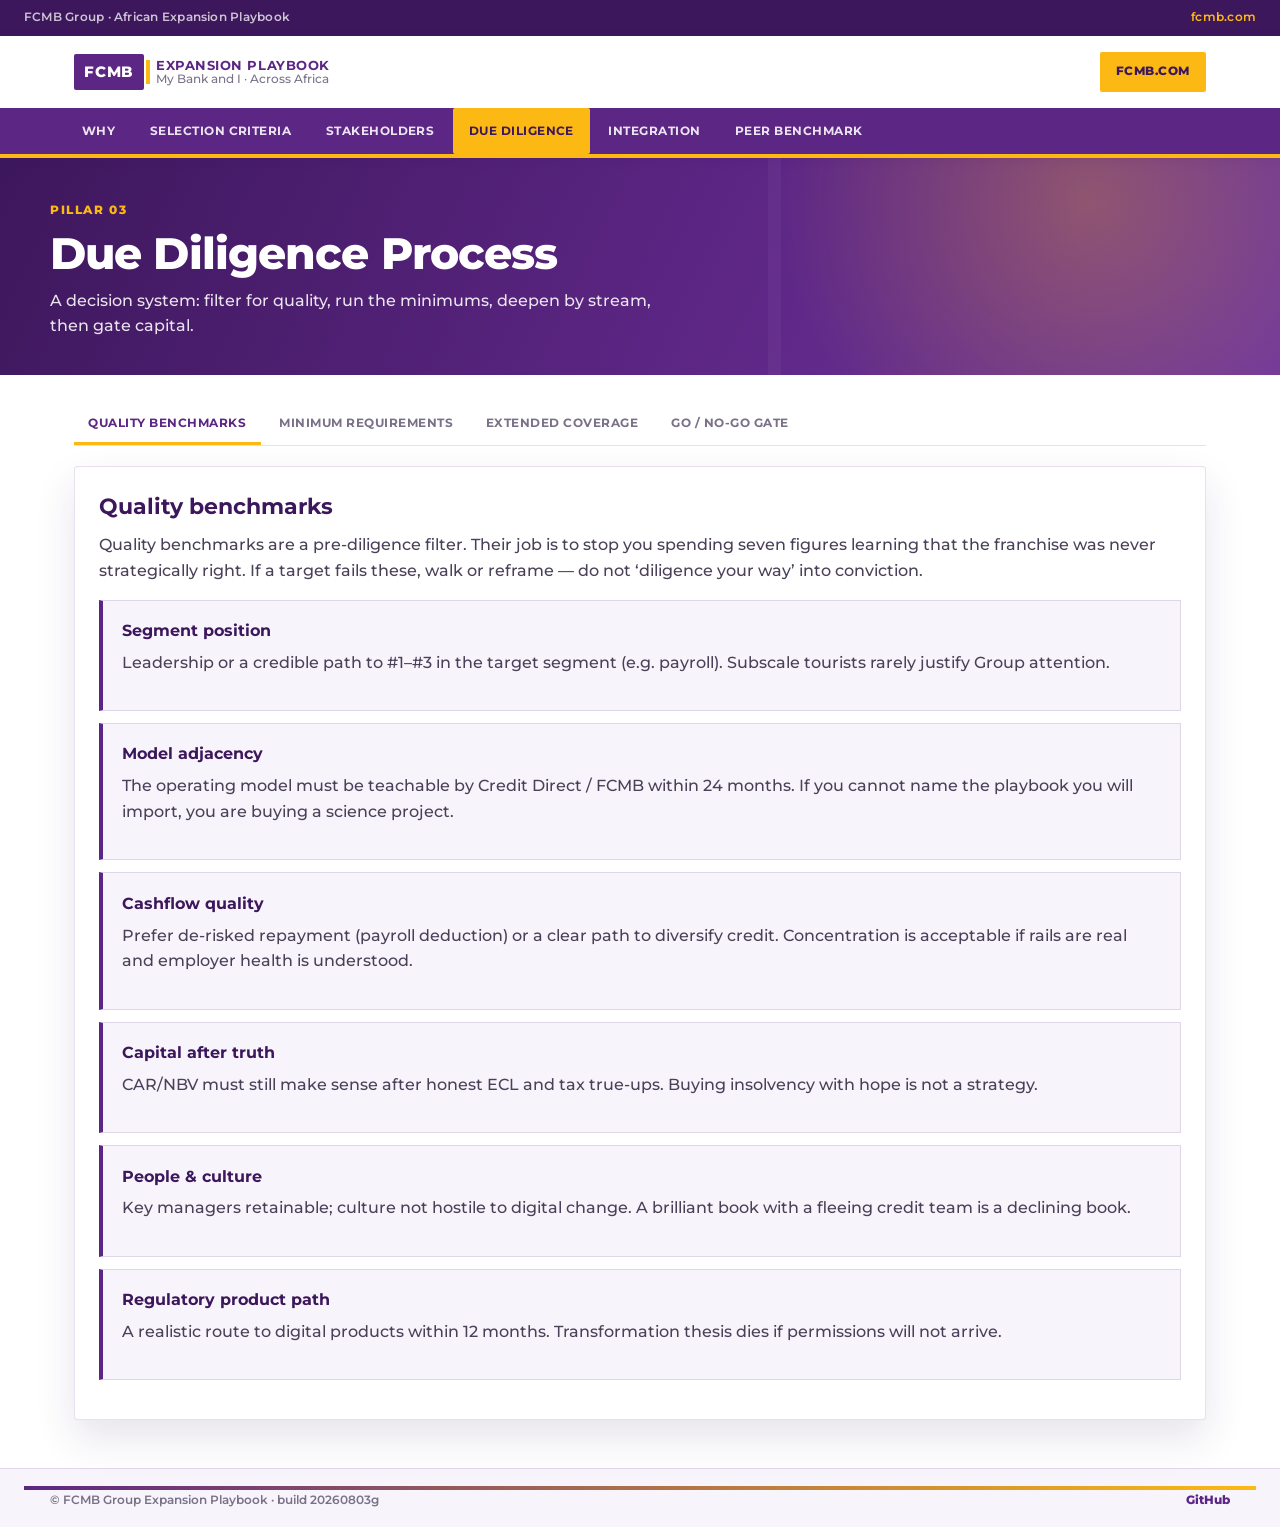
==== commit 7cfec97a: "Reframe home as playbook why and generalize Group integration. Reorder pillars to Selection Criteria" ====
--- a/diligence.html
+++ b/diligence.html
@@ -9,7 +9,7 @@
   <link rel="preconnect" href="https://fonts.googleapis.com" />
   <link rel="preconnect" href="https://fonts.gstatic.com" crossorigin />
   <link href="https://fonts.googleapis.com/css2?family=Montserrat:wght@500;600;700;800&display=swap" rel="stylesheet" />
-  <link rel="stylesheet" href="styles.css?v=20260803f" />
+  <link rel="stylesheet" href="styles.css?v=20260803g" />
 </head>
 <body data-page="diligence">
   <main class="page">
@@ -68,7 +68,7 @@
       </div>
     </div>
   </main>
-  <script src="data.js?v=20260803f"></script>
-  <script src="app.js?v=20260803f"></script>
+  <script src="data.js?v=20260803g"></script>
+  <script src="app.js?v=20260803g"></script>
 </body>
 </html>
--- a/styles.css
+++ b/styles.css
@@ -895,6 +895,54 @@
 }
 .horizon-list li { margin-bottom: 0.5rem; }
 
+/* Home / Why */
+.home-why-hero h1 { max-width: 18ch; }
+.why-body { display: grid; gap: 1.1rem; }
+.why-block { margin: 0; }
+.why-pillars {
+  display: grid;
+  grid-template-columns: repeat(2, 1fr);
+  gap: 0.75rem;
+  margin-top: 1.1rem;
+}
+.why-pillar {
+  display: block;
+  padding: 1.15rem 1.2rem;
+  border: 1px solid var(--line);
+  background: var(--paper-2);
+  border-top: 4px solid var(--fcmb-yellow);
+  transition: transform 0.15s ease, border-color 0.15s ease;
+}
+.why-pillar:hover {
+  transform: translateY(-2px);
+  border-color: rgba(92, 38, 132, 0.35);
+}
+.why-pillar span {
+  display: block;
+  font-weight: 800;
+  color: var(--fcmb-purple);
+  font-size: 0.8rem;
+  letter-spacing: 0.06em;
+  margin-bottom: 0.35rem;
+}
+.why-pillar strong {
+  display: block;
+  color: var(--fcmb-purple-deep);
+  font-size: 1.05rem;
+  margin-bottom: 0.4rem;
+}
+.why-pillar p {
+  margin: 0;
+  color: var(--ink-soft);
+  font-size: 0.88rem;
+  font-weight: 500;
+  line-height: 1.5;
+}
+.why-block a { color: var(--fcmb-purple); font-weight: 700; }
+@media (max-width: 720px) {
+  .why-pillars { grid-template-columns: 1fr; }
+}
+
 /* Playbook prose */
 .playbook-card .objective,
 .objective {
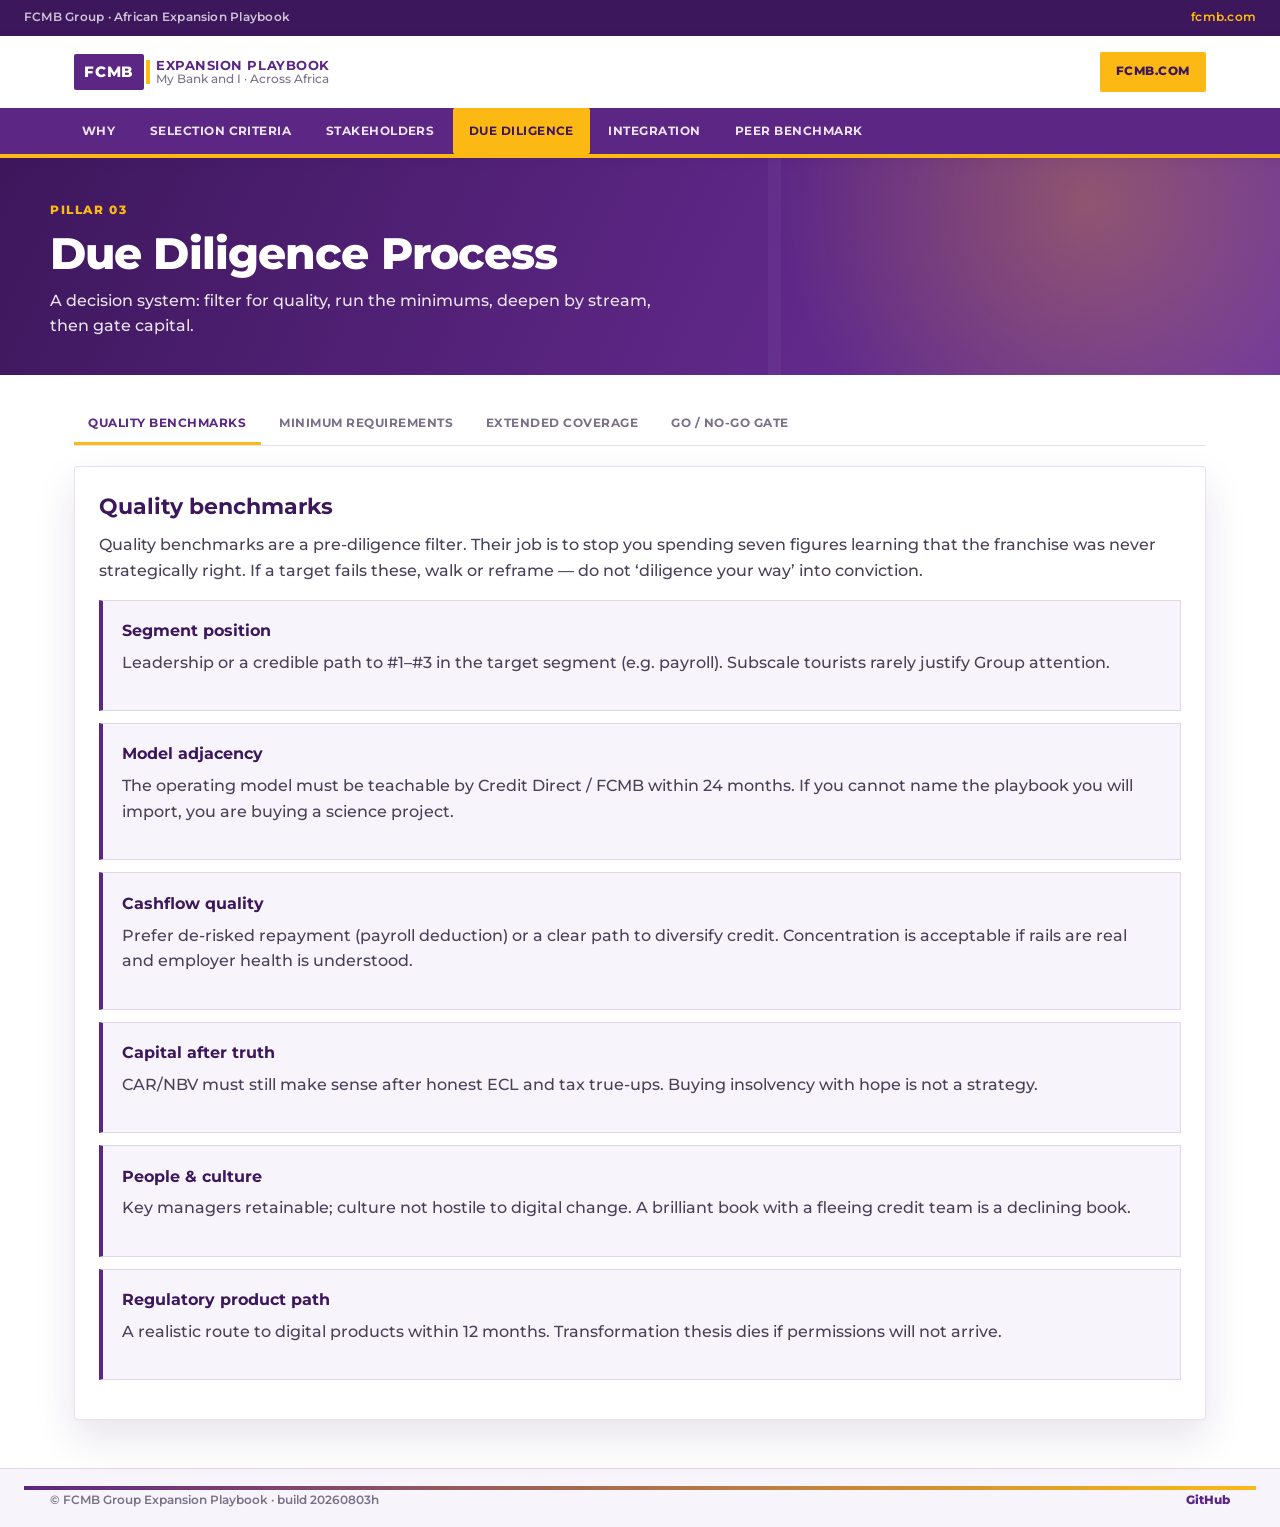
==== commit d445f299: "Optimize playbook layout for mobile screens. Improve sticky nav drawer, touch targets, horizontal ch" ====
--- a/diligence.html
+++ b/diligence.html
@@ -4,12 +4,12 @@
   <meta charset="UTF-8" />
   <meta http-equiv="Cache-Control" content="no-cache, no-store, must-revalidate" />
   <meta http-equiv="Pragma" content="no-cache" />
-  <meta name="viewport" content="width=device-width, initial-scale=1.0" />
+  <meta name="viewport" content="width=device-width, initial-scale=1, viewport-fit=cover" />
   <title>Due Diligence · FCMB Expansion Playbook</title>
   <link rel="preconnect" href="https://fonts.googleapis.com" />
   <link rel="preconnect" href="https://fonts.gstatic.com" crossorigin />
   <link href="https://fonts.googleapis.com/css2?family=Montserrat:wght@500;600;700;800&display=swap" rel="stylesheet" />
-  <link rel="stylesheet" href="styles.css?v=20260803g" />
+  <link rel="stylesheet" href="styles.css?v=20260803h" />
 </head>
 <body data-page="diligence">
   <main class="page">
@@ -68,7 +68,7 @@
       </div>
     </div>
   </main>
-  <script src="data.js?v=20260803g"></script>
-  <script src="app.js?v=20260803g"></script>
+  <script src="data.js?v=20260803h"></script>
+  <script src="app.js?v=20260803h"></script>
 </body>
 </html>
--- a/styles.css
+++ b/styles.css
@@ -19,13 +19,23 @@
 }
 
 * { box-sizing: border-box; }
-html, body { margin: 0; min-height: 100%; }
+html {
+  margin: 0;
+  min-height: 100%;
+  -webkit-text-size-adjust: 100%;
+  scroll-padding-top: calc(var(--topbar-h) + var(--header-h) + 12px);
+}
 body {
+  margin: 0;
+  min-height: 100%;
   font-family: var(--font);
   color: var(--ink);
   background: var(--paper);
   line-height: 1.55;
-}
+  overflow-x: hidden;
+}
+body.nav-open { overflow: hidden; }
+img, svg { max-width: 100%; height: auto; }
 
 a { color: inherit; text-decoration: none; }
 button { font-family: inherit; }
@@ -1058,24 +1068,214 @@
   .stat-row { grid-template-columns: 1fr 1fr; }
   .kpi-row { grid-template-columns: 1fr 1fr; }
   .kpi-row.header { display: none; }
+  .page-hero { padding: 2.1rem 1.15rem 1.75rem; }
+  .page-body { padding: 1.25rem 1.15rem 2.5rem; }
+  .panel-card { padding: 1.15rem 1.1rem; }
 }
 
 @media (max-width: 720px) {
-  .nav-toggle { display: flex; }
+  :root {
+    --header-h: 60px;
+    --topbar-h: 32px;
+  }
+
+  .topbar {
+    font-size: 0.62rem;
+    gap: 0.5rem;
+    padding: 0 0.85rem;
+  }
+  .topbar span {
+    overflow: hidden;
+    text-overflow: ellipsis;
+    white-space: nowrap;
+    max-width: 70vw;
+  }
+
+  .header-inner {
+    min-height: var(--header-h);
+    padding: 0 0.85rem;
+    gap: 0.5rem;
+  }
   .header-inner .btn { display: none; }
+  .brand { min-width: 0; }
+  .brand-mark {
+    min-width: 56px;
+    height: 32px;
+    font-size: 0.85rem;
+  }
+  .brand-text strong { font-size: 0.72rem; }
+  .brand-text small { display: none; }
+
+  .nav-toggle {
+    display: flex;
+    width: 44px;
+    height: 44px;
+    flex-shrink: 0;
+  }
+
+  .primary-nav {
+    border-bottom-width: 3px;
+    position: relative;
+  }
   .primary-nav .nav {
     display: none;
+    position: absolute;
+    left: 0;
+    right: 0;
+    top: 100%;
+    z-index: 60;
     flex-direction: column;
-    padding: 0.35rem;
+    flex-wrap: nowrap;
+    max-height: min(70vh, 420px);
+    overflow-y: auto;
+    padding: 0.4rem;
+    background: var(--fcmb-purple-deep);
+    box-shadow: var(--shadow);
+    -webkit-overflow-scrolling: touch;
   }
   .primary-nav .nav.is-open { display: flex; }
-  .brand-text small { display: none; }
+  .primary-nav .nav a {
+    padding: 0.95rem 1rem;
+    font-size: 0.86rem;
+    border-radius: 2px;
+    min-height: 48px;
+    display: flex;
+    align-items: center;
+  }
+
+  .page-hero {
+    padding: 1.75rem 1rem 1.5rem;
+  }
+  .page-hero h1 {
+    font-size: clamp(1.55rem, 7vw, 2.1rem);
+    max-width: none;
+  }
+  .page-hero p { font-size: 0.95rem; }
+  .page-body {
+    padding: 1rem 0.9rem 2.25rem;
+  }
+
   .home-hero,
   .two-col,
   .three-col,
   .grid-2,
   .grid-3,
-  .stat-row { grid-template-columns: 1fr; }
-  .home-copy { padding: 2.5rem 1.25rem; }
-  .topbar { font-size: 0.65rem; gap: 0.5rem; }
-}
+  .stat-row,
+  .peer-rich-head,
+  .advisor-grid,
+  .narrative-grid,
+  .why-pillars { grid-template-columns: 1fr; }
+  .home-copy { padding: 2rem 1rem; }
+  .home-cta {
+    display: grid;
+    gap: 0.65rem;
+  }
+  .home-cta .btn,
+  .why-block .home-cta .btn {
+    width: 100%;
+  }
+  .btn {
+    min-height: 48px;
+    padding: 0.9rem 1.1rem;
+  }
+
+  .tabs {
+    margin-left: -0.25rem;
+    margin-right: -0.25rem;
+    padding-left: 0.25rem;
+    padding-right: 0.25rem;
+    gap: 0.15rem;
+    scroll-snap-type: x proximity;
+  }
+  .tab {
+    scroll-snap-align: start;
+    min-height: 44px;
+    padding: 0.7rem 0.8rem;
+    font-size: 0.74rem;
+  }
+  .tabs#peer-tabs .tab {
+    font-size: 0.78rem;
+    padding: 0.75rem 0.85rem;
+  }
+
+  .panel-card {
+    padding: 1rem 0.9rem;
+    box-shadow: 0 10px 28px rgba(61, 23, 92, 0.08);
+  }
+  .prose { font-size: 0.94rem; }
+  .decision-card,
+  .level-card {
+    padding: 1rem 0.95rem;
+  }
+  .decision-card h4,
+  .level-card h3 {
+    font-size: 0.98rem;
+  }
+
+  .growth-chart { padding: 0.85rem 0.75rem 0.7rem; }
+  .growth-bars {
+    overflow-x: auto;
+    overflow-y: hidden;
+    gap: 0.4rem;
+    height: 150px;
+    padding-top: 1.5rem;
+    -webkit-overflow-scrolling: touch;
+  }
+  .growth-bar {
+    flex: 0 0 44px;
+    min-width: 44px;
+  }
+  .growth-bar-col { max-width: 36px; }
+  .growth-year-label { font-size: 0.58rem; }
+
+  .growth-step-top { gap: 0.35rem; }
+  .growth-year { width: 100%; font-size: 0.95rem; }
+  .chip, .count-badge { font-size: 0.68rem; }
+  .advisor-grid { gap: 0.55rem; }
+
+  .gate {
+    padding: 1.1rem 0.9rem;
+    margin-left: -0.1rem;
+    margin-right: -0.1rem;
+  }
+  .gate-controls {
+    flex-wrap: wrap;
+  }
+  .gate-controls .btn {
+    flex: 1 1 auto;
+    min-width: calc(50% - 0.35rem);
+  }
+  .gate-item {
+    flex-wrap: wrap;
+    padding: 0.85rem 0.75rem;
+    gap: 0.5rem;
+  }
+  .gate-item .label {
+    flex: 1 1 calc(100% - 2rem);
+    font-size: 0.9rem;
+  }
+  .gate-item .tag {
+    margin-left: auto;
+  }
+  .gate-result .status { font-size: 1.25rem; }
+
+  .kpi-table .kpi-row { display: none; }
+  .callout { font-size: 0.88rem; padding: 0.9rem; }
+
+  .site-footer { padding: 1rem 0.9rem; }
+  .footer-inner {
+    flex-direction: column;
+    align-items: flex-start;
+    gap: 0.45rem;
+    font-size: 0.74rem;
+  }
+
+  .rank-pill { font-size: 0.7rem; }
+}
+
+@media (max-width: 420px) {
+  .brand-text strong { max-width: 11ch; line-height: 1.2; }
+  .page-hero .eyebrow { font-size: 0.68rem; }
+  .growth-bar { flex-basis: 40px; min-width: 40px; }
+  .primary-nav .nav a { font-size: 0.9rem; }
+}
